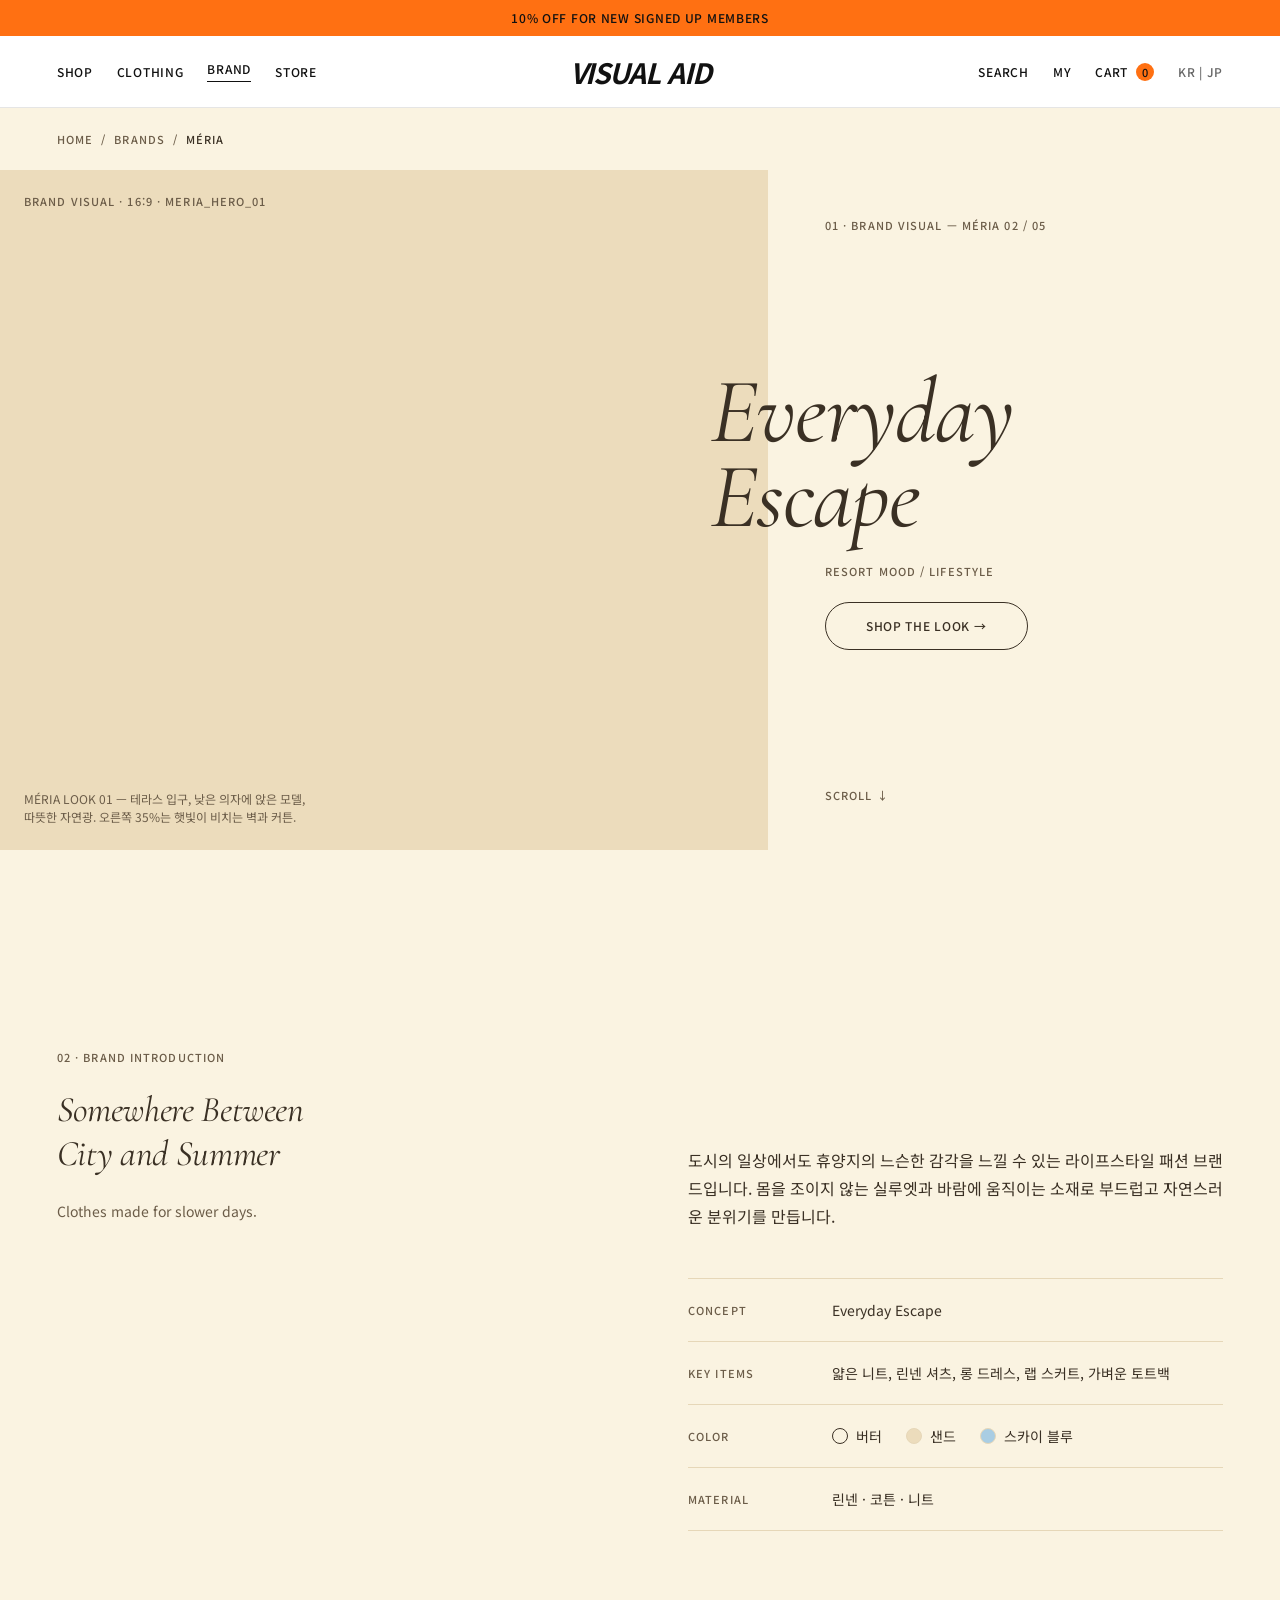
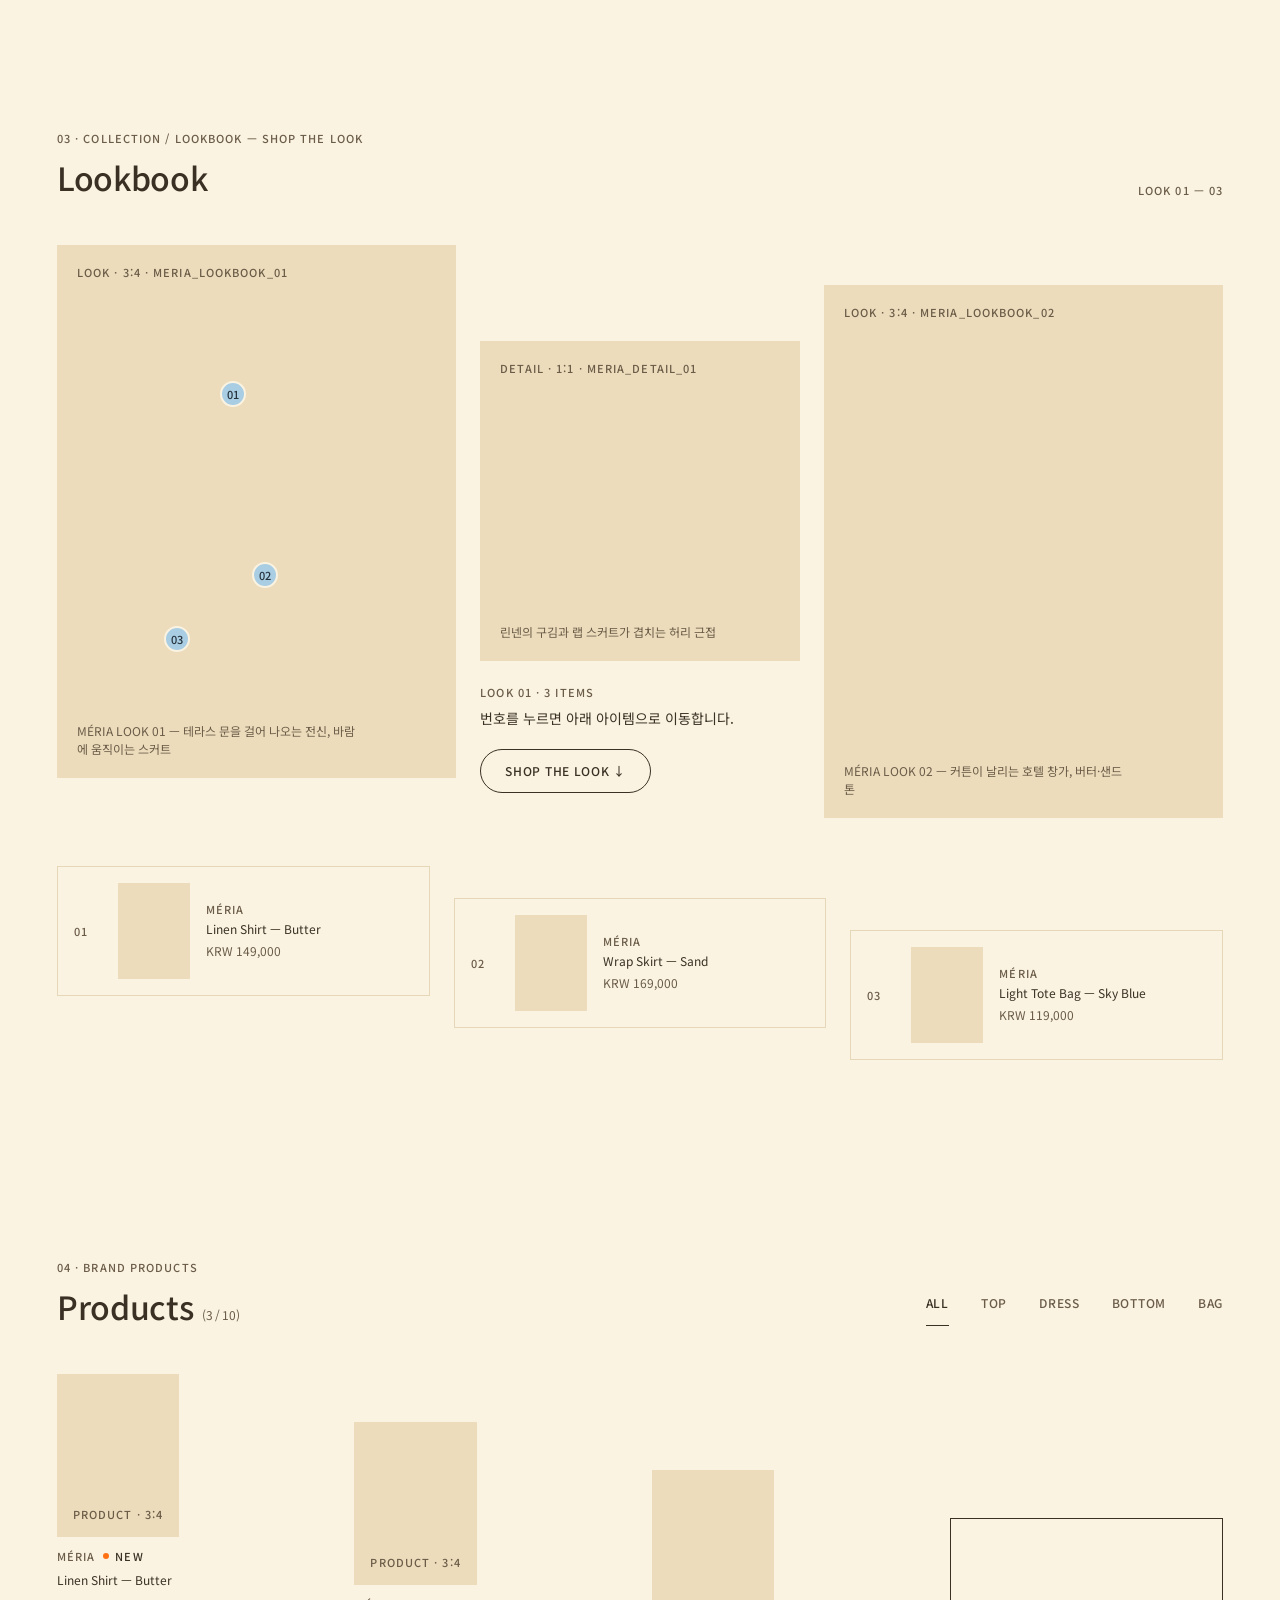
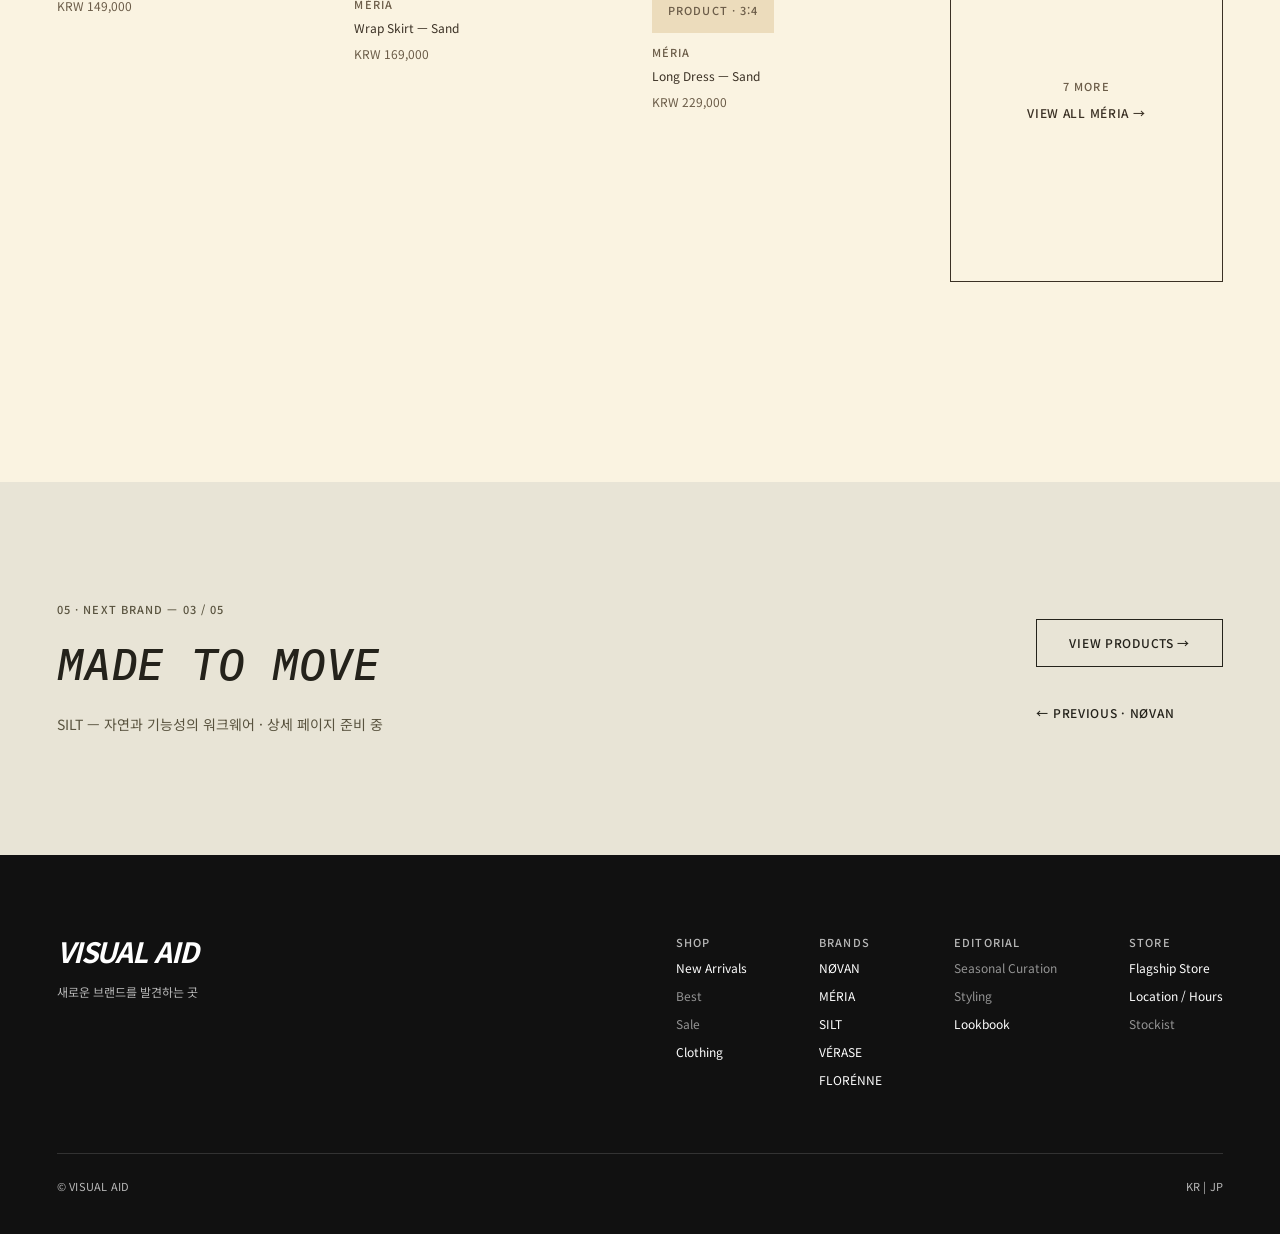
==== brand-meria.html @ d01c32de ". ." ====
<!doctype html>
<html lang="ko">
<head>
<meta charset="utf-8">
<meta name="viewport" content="width=device-width,initial-scale=1">
<title>VISUAL AID — MÉRIA</title>
<link rel="preconnect" href="https://fonts.googleapis.com">
<link rel="preconnect" href="https://fonts.gstatic.com" crossorigin>
<link href="https://fonts.googleapis.com/css2?family=Noto+Sans+KR:wght@400;500;700&family=Archivo:wght@400;500&family=Cormorant+Garamond:ital,wght@1,400&family=IBM+Plex+Mono:wght@500&family=Unbounded:wght@600&family=Bodoni+Moda:ital,wght@1,400&display=swap" rel="stylesheet">
<link rel="stylesheet" href="assets/css/site.css">
</head>
<body data-theme="visualaid" data-brand="meria">
<div class="announce">10% OFF FOR NEW SIGNED UP MEMBERS</div>
<header class="hdr">
<nav aria-label="Main">
<a href="category.html">SHOP</a>
<a href="category.html">CLOTHING</a>
<a href="index.html#brands" aria-current="page">BRAND</a>
<a href="index.html#store">STORE</a>
</nav>
<a class="logo" href="index.html">VISUAL AID</a>
<div class="hdr-r">
<button class="hbtn" data-open="search">SEARCH</button>
<button class="hbtn" data-soon="마이페이지는 준비 중입니다.">MY</button>
<button class="hbtn" data-open="cart">CART <span class="badge" data-cart-count>0</span></button>
<button class="hbtn muted" data-soon="언어 설정은 준비 중입니다.">KR | JP</button>
</div>
</header>
<div data-theme="meria" style="background:var(--surface);color:var(--ink)">
<div class="crumb lbl"><a href="index.html">HOME</a><span>/</span><a href="index.html#brands">BRANDS</a><span>/</span><span style="color:var(--ink)">MÉRIA</span></div>
<main>

<!-- 01 BRAND VISUAL (image left, text right, headline overlaps the image) -->
<section class="bhero" aria-label="Brand Visual">
<div class="ph vis" data-img="images/meria_hero_01"><span class="t">BRAND VISUAL · 16:9 · MERIA_HERO_01</span><span class="n">MÉRIA LOOK 01 — 테라스 입구, 낮은 의자에 앉은 모델, 따뜻한 자연광. 오른쪽 35%는 햇빛이 비치는 벽과 커튼.</span></div>
<div class="txt">
<span class="lbl">01 · BRAND VISUAL — MÉRIA 02 / 05</span>
<div style="display:flex;flex-direction:column;gap:24px;align-items:flex-start">
<h1 class="disp m-overlap">Everyday<br>Escape</h1>
<span class="lbl">RESORT MOOD / LIFESTYLE</span>
<a class="btn pill" style="padding:0 40px" href="#lookbook">SHOP THE LOOK →</a>
</div>
<a class="lbl" href="#intro">SCROLL ↓</a>
</div>
</section>

<!-- 02 BRAND INTRODUCTION -->
<section style="padding:200px var(--m) 0" id="intro">
<div class="intro">
<div class="a"><span class="lbl">02 · BRAND INTRODUCTION</span><h2 class="disp m-tag">Somewhere Between<br>City and Summer</h2><span class="muted" style="font-size:14px;line-height:22px">Clothes made for slower days.</span></div>
<div class="b m-offset"><p class="lead">도시의 일상에서도 휴양지의 느슨한 감각을 느낄 수 있는 라이프스타일 패션 브랜드입니다. 몸을 조이지 않는 실루엣과 바람에 움직이는 소재로 부드럽고 자연스러운 분위기를 만듭니다.</p>
<div class="spec">
<div class="r"><span class="k">CONCEPT</span><span class="v">Everyday Escape</span></div>
<div class="r"><span class="k">KEY ITEMS</span><span class="v">얇은 니트, 린넨 셔츠, 롱 드레스, 랩 스커트, 가벼운 토트백</span></div>
<div class="r"><span class="k">COLOR</span><div class="sws"><span><i style="background:#faf3e1;border-color:var(--line-strong)"></i>버터</span><span><i style="background:#ecdcbc"></i>샌드</span><span><i style="background:#a9cde3"></i>스카이 블루</span></div></div>
<div class="r"><span class="k">MATERIAL</span><span class="v">린넨 · 코튼 · 니트</span></div>
</div>
</div>
</div>
</section>

<!-- 03 COLLECTION / LOOKBOOK (staggered) -->
<section class="sec" id="lookbook" style="padding-top:200px;scroll-margin-top:72px">
<div class="sec-head">
<div class="col"><span class="lbl">03 · COLLECTION / LOOKBOOK — SHOP THE LOOK</span><h2 class="h2">Lookbook</h2></div>
<span class="lbl">LOOK 01 — 03</span>
</div>
<div class="looks" style="align-items:flex-start">
<div class="ph l" data-img="images/meria_lookbook_01" style="aspect-ratio:3/4"><span class="t">LOOK · 3:4 · MERIA_LOOKBOOK_01</span><span class="n">MÉRIA LOOK 01 — 테라스 문을 걸어 나오는 전신, 바람에 움직이는 스커트</span>
<a class="hs" href="#look-item-1" aria-label="01 Linen Shirt" style="left:44%;top:28%"><span>01</span></a>
<a class="hs" href="#look-item-2" aria-label="02 Wrap Skirt" style="left:52%;top:62%"><span>02</span></a>
<a class="hs" href="#look-item-3" aria-label="03 Light Tote Bag" style="left:30%;top:74%"><span>03</span></a>
</div>
<div class="mid m-offset">
<div class="ph r11" data-img="images/meria_detail_01"><span class="t">DETAIL · 1:1 · MERIA_DETAIL_01</span><span class="n">린넨의 구김과 랩 스커트가 겹치는 허리 근접</span></div>
<div style="display:flex;flex-direction:column;align-items:flex-start;gap:20px">
<div style="display:flex;flex-direction:column;gap:8px"><span class="lbl">LOOK 01 · 3 ITEMS</span><span style="font-size:14px;line-height:22px">번호를 누르면 아래 아이템으로 이동합니다.</span></div>
<a class="btn btn-sm pill" href="#look-item-1">SHOP THE LOOK ↓</a>
</div>
</div>
<div class="ph l m-look2" data-img="images/meria_lookbook_02" style="aspect-ratio:3/4;margin-top:40px"><span class="t">LOOK · 3:4 · MERIA_LOOKBOOK_02</span><span class="n">MÉRIA LOOK 02 — 커튼이 날리는 호텔 창가, 버터·샌드 톤</span></div>
</div>
<div class="litems m-stag" style="align-items:flex-start">
<button class="li" id="look-item-1" data-pid="meria-linen-shirt-butter"><span class="lbl no">01</span><div class="th" data-img="images/products/meria-linen-shirt-butter"></div><div class="tx"><span class="lbl">MÉRIA</span><span style="font-size:12px;line-height:18px">Linen Shirt — Butter</span><span class="cap" data-price="meria-linen-shirt-butter"></span></div></button>
<button class="li" id="look-item-2" data-pid="meria-wrap-skirt-sand"><span class="lbl no">02</span><div class="th" data-img="images/products/meria-wrap-skirt-sand"></div><div class="tx"><span class="lbl">MÉRIA</span><span style="font-size:12px;line-height:18px">Wrap Skirt — Sand</span><span class="cap" data-price="meria-wrap-skirt-sand"></span></div></button>
<button class="li" id="look-item-3" data-pid="meria-light-tote-bag-sky-blue"><span class="lbl no">03</span><div class="th" data-img="images/products/meria-light-tote-bag-sky-blue"></div><div class="tx"><span class="lbl">MÉRIA</span><span style="font-size:12px;line-height:18px">Light Tote Bag — Sky Blue</span><span class="cap" data-price="meria-light-tote-bag-sky-blue"></span></div></button>
</div>
</section>

<!-- 04 BRAND PRODUCTS -->
<section class="sec" id="brand-products" style="padding-top:200px;scroll-margin-top:72px">
<div class="sec-head">
<div class="col"><span class="lbl">04 · BRAND PRODUCTS</span><h2 class="h2">Products <span class="cap" style="font-weight:400" id="bcount">(3 / 10)</span></h2></div>
<div class="tabs"><button data-bcat="ALL" aria-pressed="true">ALL</button><button data-bcat="TOP" aria-pressed="false">TOP</button><button data-bcat="DRESS" aria-pressed="false">DRESS</button><button data-bcat="BOTTOM" aria-pressed="false">BOTTOM</button><button data-bcat="BAG" aria-pressed="false">BAG</button></div>
</div>
<div class="pgrid m-prods" id="bprods" style="align-items:start"></div>
</section>

<!-- 05 NEXT BRAND -->
<section class="nextband" data-theme="silt">
<div class="l"><span class="lbl">05 · NEXT BRAND — 03 / 05</span><span class="disp" style="font-size:clamp(30px,3.6vw,44px);line-height:1.1">Made to Move</span><span class="muted" style="font-size:14px;line-height:22px">SILT — 자연과 기능성의 워크웨어 · 상세 페이지 준비 중</span></div>
<div class="r"><a class="btn" href="category.html?brand=silt">VIEW PRODUCTS →</a><a class="tlink" href="brand-novan.html">← PREVIOUS · NØVAN</a></div>
</section>

</main>
</div>
<footer class="foot">
<div class="row">
<div class="brandcol"><span class="logo">VISUAL AID</span><span style="font-size:12px;line-height:18px;opacity:.7">새로운 브랜드를 발견하는 곳</span></div>
<div class="cols">
<div class="col"><span class="h">SHOP</span><a href="category.html">New Arrivals</a><a href="#" data-soon="준비 중입니다." class="soon">Best</a><a href="#" data-soon="준비 중입니다." class="soon">Sale</a><a href="category.html">Clothing</a></div>
<div class="col"><span class="h">BRANDS</span><a href="brand-novan.html">NØVAN</a><a href="brand-meria.html">MÉRIA</a><a href="category.html?brand=silt">SILT</a><a href="category.html?brand=verase">VÉRASE</a><a href="category.html?brand=florenne">FLORÉNNE</a></div>
<div class="col"><span class="h">EDITORIAL</span><a href="#" data-soon="준비 중입니다." class="soon">Seasonal Curation</a><a href="#" data-soon="준비 중입니다." class="soon">Styling</a><a href="brand-novan.html#lookbook">Lookbook</a></div>
<div class="col"><span class="h">STORE</span><a href="index.html#store">Flagship Store</a><a href="index.html#store">Location / Hours</a><a href="#" data-soon="준비 중입니다." class="soon">Stockist</a></div>
</div>
</div>
<div class="bar"><span>© VISUAL AID</span><span>KR | JP</span></div>
</footer>
<script src="assets/js/data.js"></script>
<script src="assets/js/site.js"></script>
<script src="assets/js/brand.js"></script>
<script>VA && VA.$$("[data-price]").forEach(function(e){var p=VA.byId[e.getAttribute("data-price")];if(p)e.textContent=VA.won(p.price)});</script>
</body>
</html>
---- assets/css/site.css ----
/* VISUAL AID — site.css
   Shell theme + five brand zones. Orange is used only on the announcement bar,
   the cart badge and the NEW dot. No icons, gradients or shadows. */

:root{--m:clamp(20px,4.44vw,64px)}
*{box-sizing:border-box}
html{scroll-behavior:smooth}
@media (prefers-reduced-motion:reduce){html{scroll-behavior:auto}}
body{margin:0;font-family:'Noto Sans KR','Noto Sans',system-ui,sans-serif;font-size:14px;line-height:22px;background:var(--surface);color:var(--ink);-webkit-font-smoothing:antialiased}

/* ---------- themes ---------- */
[data-theme="visualaid"]{--surface:#ffffff;--sunken:#f2f2f0;--inverse:#111111;--ink:#111111;--muted:#666666;--ink-inverse:#ffffff;--line:#e5e5e5;--line-strong:#111111;--accent:#ff7012;--on-accent:#111111;--accent-text:#b84a00;--orange:#ff7012;--on-orange:#111111}
[data-theme="novan"]{--surface:#eeede9;--sunken:#dddbd5;--inverse:#1a1a1a;--ink:#1a1a1a;--muted:#56554f;--ink-inverse:#eeede9;--line:#cfcdc6;--line-strong:#1a1a1a;--accent:#3b3b39;--on-accent:#eeede9;--accent-text:#3b3b39}
[data-theme="meria"]{--surface:#faf3e1;--sunken:#ecdcbc;--inverse:#3a3024;--ink:#3a3024;--muted:#6b5c48;--ink-inverse:#faf3e1;--line:#e6d7b8;--line-strong:#3a3024;--accent:#a9cde3;--on-accent:#24323c;--accent-text:#3d6a87}
[data-theme="silt"]{--surface:#e8e4d6;--sunken:#d5cfba;--inverse:#24221b;--ink:#24221b;--muted:#59533f;--ink-inverse:#e8e4d6;--line:#c2baa1;--line-strong:#24221b;--accent:#56603c;--on-accent:#f0ede2;--accent-text:#4c5535}
[data-theme="verase"]{--surface:#0b0c0e;--sunken:#16181c;--inverse:#e9edf1;--ink:#e9edf1;--muted:#9aa4ae;--ink-inverse:#0b0c0e;--line:#2b3036;--line-strong:#c8d0d8;--accent:#bde6ff;--on-accent:#0b0c0e;--accent-text:#bde6ff}
[data-theme="florenne"]{--surface:#f8f0ea;--sunken:#efdcd7;--inverse:#3b1721;--ink:#3b1721;--muted:#7a4d57;--ink-inverse:#f8f0ea;--line:#e6cfca;--line-strong:#3b1721;--accent:#6f2035;--on-accent:#f8f0ea;--accent-text:#6f2035}

/* brand display type — used only for brand names / concept lines / taglines inside brand zones */
[data-theme="novan"] .disp{font-family:Archivo,'Noto Sans KR',sans-serif;font-weight:500;letter-spacing:.08em;text-transform:uppercase}
[data-theme="meria"] .disp{font-family:'Cormorant Garamond','Noto Serif KR',serif;font-style:italic;font-weight:400;letter-spacing:-.01em}
[data-theme="silt"] .disp{font-family:'IBM Plex Mono','Noto Sans KR',monospace;font-weight:500;letter-spacing:.02em;text-transform:uppercase}
[data-theme="verase"] .disp{font-family:Unbounded,'Noto Sans KR',sans-serif;font-weight:600;letter-spacing:.02em;text-transform:uppercase}
[data-theme="florenne"] .disp{font-family:'Bodoni Moda','Noto Serif KR',serif;font-style:italic;font-weight:400;letter-spacing:0}

/* ---------- base ---------- */
a{color:inherit;text-decoration:none}
a:hover{text-decoration:underline}
button{font:inherit;color:inherit;letter-spacing:inherit;background:none;border:0;padding:0;cursor:pointer;text-align:inherit}
img{max-width:100%}
:focus-visible{outline:2px solid var(--line-strong);outline-offset:3px}
[hidden]{display:none!important}
.sr{position:absolute;width:1px;height:1px;overflow:hidden;clip:rect(0 0 0 0);white-space:nowrap}

.lbl{font-size:11px;line-height:14px;font-weight:500;letter-spacing:.1em;color:var(--muted)}
.cap{font-size:12px;line-height:18px;color:var(--muted)}
.t12{font-size:12px;line-height:16px;font-weight:500;letter-spacing:.06em}
.h2{margin:0;font-size:32px;line-height:40px;font-weight:500;letter-spacing:-.01em}
.lead{margin:0;font-size:16px;line-height:28px;max-width:36em}
.muted{color:var(--muted)}

.btn{display:inline-flex;align-items:center;justify-content:center;min-height:48px;padding:0 32px;border:1px solid var(--line-strong);font-size:12px;line-height:16px;font-weight:500;letter-spacing:.06em;text-align:center;text-decoration:none;background:transparent;color:var(--ink);cursor:pointer}
a.btn:hover,button.btn:hover{background:var(--ink);color:var(--surface);text-decoration:none}
.btn[disabled]{opacity:.4;cursor:not-allowed}
.btn[disabled]:hover{background:transparent;color:var(--ink)}
.btn-sm{min-height:44px;padding:0 24px}
.btn-solid{background:var(--ink);color:var(--surface)}
a.btn-solid:hover,button.btn-solid:hover{background:transparent;color:var(--ink)}
.pill{border-radius:999px}
.tlink{display:inline-flex;align-items:center;min-height:44px;font-size:12px;line-height:16px;font-weight:500;letter-spacing:.06em}

/* ---------- shell ---------- */
.announce{background:var(--orange);color:var(--on-orange);font-size:12px;line-height:16px;font-weight:500;letter-spacing:.06em;text-align:center;padding:10px 16px}
.hdr{position:sticky;top:0;z-index:30;display:flex;flex-wrap:wrap;align-items:center;justify-content:space-between;gap:12px 32px;padding:0 var(--m);min-height:72px;background:var(--surface);border-bottom:1px solid var(--line)}
.hdr nav,.hdr .hdr-r{display:flex;flex-wrap:wrap;align-items:center;gap:8px 24px;flex:1 1 280px;font-size:12px;line-height:16px;font-weight:500;letter-spacing:.06em}
.hdr .hdr-r{justify-content:flex-end}
.hdr nav a[aria-current],.hdr nav a.on{border-bottom:1px solid var(--line-strong);padding-bottom:4px}
.logo{flex:0 0 auto;font-size:28px;line-height:32px;font-weight:700;font-style:italic;letter-spacing:-.04em}
.logo:hover{text-decoration:none}
.hbtn{min-height:44px;display:inline-flex;align-items:center;gap:8px}
.badge{min-width:18px;height:18px;padding:0 5px;border-radius:999px;background:var(--orange);color:var(--on-orange);font-size:11px;line-height:18px;text-align:center}
.crumb{padding:24px var(--m);display:flex;flex-wrap:wrap;gap:8px;align-items:center}

.foot{background:var(--inverse);color:var(--ink-inverse);padding:80px var(--m) 40px;display:flex;flex-direction:column;gap:64px}
.foot .row{display:flex;flex-wrap:wrap;gap:48px 96px;justify-content:space-between}
.foot .brandcol{flex:1 1 280px;max-width:360px;display:flex;flex-direction:column;gap:16px}
.foot .cols{display:flex;flex-wrap:wrap;gap:48px 72px;font-size:12px;line-height:18px}
.foot .col{display:flex;flex-direction:column;gap:10px}
.foot .col .h{font-size:11px;line-height:14px;font-weight:500;letter-spacing:.1em;opacity:.7}
.foot .soon{opacity:.55}
.foot .bar{display:flex;flex-wrap:wrap;justify-content:space-between;gap:12px;font-size:11px;line-height:16px;letter-spacing:.02em;opacity:.7;border-top:1px solid rgba(255,255,255,.2);padding-top:24px}

/* ---------- placeholders / image slots ---------- */
.ph{position:relative;background:var(--sunken);display:flex;flex-direction:column;justify-content:space-between;gap:12px;padding:20px;overflow:hidden;background-size:cover;background-position:center}
.ph .t{font-size:11px;line-height:14px;font-weight:500;letter-spacing:.1em;color:var(--muted)}
.ph .n{font-size:12px;line-height:18px;color:var(--muted);max-width:24em}
.ph.has-img>.t,.ph.has-img>.n{display:none}
.r34{aspect-ratio:3/4}
.r11{aspect-ratio:1/1}
.prod .ph{padding:16px;justify-content:flex-end}

/* ---------- sections ---------- */
.sec{padding:120px var(--m) 0;display:flex;flex-direction:column;gap:48px}
.sec-head{display:flex;flex-wrap:wrap;justify-content:space-between;align-items:flex-end;gap:24px}
.sec-head .col{display:flex;flex-direction:column;gap:12px}
.tabs{display:flex;flex-wrap:wrap;gap:0 32px;font-size:12px;line-height:16px;font-weight:500;letter-spacing:.06em}
.tabs button{padding:14px 0;color:var(--muted);border-bottom:1px solid transparent}
.tabs button[aria-pressed="true"]{color:var(--ink);border-bottom-color:var(--line-strong)}

/* horizontal slider (drag / swipe / wheel, no scrollbar) */
.hscroll{display:flex;gap:24px;overflow-x:auto;scrollbar-width:none;-ms-overflow-style:none;cursor:grab;user-select:none;-webkit-user-select:none;overscroll-behavior-x:contain}
.hscroll::-webkit-scrollbar{display:none}
.hscroll.drag{cursor:grabbing}
.hscroll img,.hscroll a{-webkit-user-drag:none}

/* products */
.pgrid{display:grid;grid-template-columns:repeat(auto-fill,minmax(260px,1fr));gap:48px 24px}
.prod{display:flex;flex-direction:column;gap:12px;text-align:left;width:100%}
.prod .info{display:flex;flex-direction:column;gap:8px}
.prod .nm{font-size:12px;line-height:18px}
.prod .pr{font-size:12px;line-height:18px;color:var(--muted)}
.prod:hover .nm{text-decoration:underline}
.prod .bl{display:flex;align-items:center;gap:8px;min-height:14px}
.new{display:inline-flex;align-items:center;gap:6px;font-size:11px;line-height:14px;font-weight:500;letter-spacing:.1em;color:var(--ink)}
.new i{width:6px;height:6px;border-radius:999px;background:var(--orange)}
.slide .prod{flex:0 0 min(300px,72vw)}

/* ---------- main page ---------- */
.hero{position:relative;min-height:720px;background:var(--sunken);color:var(--ink);padding:48px var(--m);display:flex;flex-direction:column;justify-content:space-between;gap:48px;transition:background-color .35s}
.hero .body{max-width:560px;display:flex;flex-direction:column;align-items:flex-start;gap:24px}
.hero h1{margin:0;font-size:clamp(34px,3.6vw,52px);line-height:1.15}
.hero .foot-row{display:flex;flex-wrap:wrap;justify-content:space-between;align-items:flex-end;gap:16px 48px}
.hero .ctas{display:flex;flex-wrap:wrap;align-items:center;gap:16px 32px}
.htabs{display:flex;flex-wrap:wrap;gap:0 24px;padding:0 var(--m)}
.htabs button{flex:1 1 140px;border-top:1px solid var(--line);padding:16px 0 24px;font-size:12px;line-height:16px;letter-spacing:.06em;color:var(--muted);text-align:left}
.htabs button[aria-pressed="true"]{border-top-color:var(--line-strong);color:var(--ink);font-weight:500}

.bcard{flex:0 0 min(380px,78vw);display:flex;flex-direction:column;background:var(--surface);color:var(--ink);text-decoration:none}
.bcard:hover{text-decoration:none}
.bcard .cb{flex:1 1 auto;padding:20px;display:flex;flex-direction:column;justify-content:space-between;gap:20px;border-top:1px solid var(--line)}
.bcard .nrow{display:flex;justify-content:space-between;align-items:baseline;gap:12px}
.bcard .nm{font-size:28px;line-height:36px;color:var(--ink)}
[data-theme="meria"].bcard .nm{font-size:34px}
[data-theme="silt"].bcard .nm{font-size:26px}
[data-theme="verase"].bcard .nm{font-size:22px;color:var(--accent)}
[data-theme="florenne"].bcard .nm{font-size:30px;color:var(--accent)}
.bcard .st{font-size:11px;line-height:14px;font-weight:500;letter-spacing:.1em}

.store{margin-top:120px;padding:120px var(--m);background:var(--sunken);display:flex;flex-direction:column;gap:48px}
.store .cols{display:flex;flex-wrap:wrap;gap:48px;align-items:stretch}
.store .cols>.ph{flex:3 1 480px;min-height:420px;height:480px;background-color:var(--surface)}
.store .cols>.info{flex:2 1 320px;display:flex;flex-direction:column;justify-content:space-between;gap:32px}

/* ---------- category ---------- */
.chead{padding:64px var(--m) 96px;display:flex;flex-wrap:wrap;justify-content:space-between;align-items:flex-end;gap:32px 96px}
.chead h1{margin:0;font-size:56px;line-height:60px;font-weight:500;letter-spacing:-.02em}
.ctabs{border-top:1px solid var(--line);padding:0 var(--m);display:flex;flex-wrap:wrap;gap:0 32px;align-items:center;font-size:12px;line-height:16px;font-weight:500;letter-spacing:.06em}
.ctabs button{padding:20px 0;color:var(--muted);border-bottom:1px solid transparent}
.ctabs button[aria-pressed="true"]{color:var(--ink);border-bottom-color:var(--line-strong)}
.ctabs .gap{margin-left:32px}
.fbar{border-top:1px solid var(--line);border-bottom:1px solid var(--line);padding:0 var(--m);display:flex;flex-wrap:wrap;justify-content:space-between;align-items:center;gap:0 32px;font-size:12px;line-height:16px;font-weight:500;letter-spacing:.06em}
.fbar .grp{display:flex;flex-wrap:wrap;gap:0 32px;align-items:center}
.fbar .fb{min-height:56px;display:inline-flex;align-items:center;gap:16px}
.fbar .fb[aria-expanded="true"]{border-bottom:1px solid var(--line-strong)}
.dots{display:inline-flex;align-items:center;gap:6px}
.dots i{width:10px;height:10px;border-radius:999px;border:1px solid var(--line);display:block}
.fpanel{padding:24px var(--m);border-bottom:1px solid var(--line);display:flex;flex-wrap:wrap;gap:12px 32px;font-size:12px;line-height:16px;font-weight:500;letter-spacing:.06em;background:var(--surface)}
.fpanel button{min-height:36px;display:inline-flex;align-items:center;gap:10px;color:var(--muted)}
.fpanel button[aria-pressed="true"]{color:var(--ink)}
.fpanel button[aria-pressed="true"] .box{background:var(--ink)}
.fpanel .box{width:12px;height:12px;border:1px solid var(--line-strong);display:inline-block}
.fpanel .sw{width:14px;height:14px;border-radius:999px;border:1px solid var(--line-strong);display:inline-block}
.chips{padding:16px var(--m) 0;display:flex;flex-wrap:wrap;gap:8px 16px;align-items:center}
.chip{display:inline-flex;align-items:center;gap:8px;min-height:32px;padding:0 12px;border:1px solid var(--line-strong);font-size:11px;line-height:14px;font-weight:500;letter-spacing:.1em}
.tile{grid-column:span 2;display:flex;flex-direction:column;background:var(--surface);color:var(--ink);text-decoration:none}
.tile:hover{text-decoration:none}
.tile .ph{flex:1 1 auto;min-height:420px}
.tile .tb{display:flex;justify-content:space-between;align-items:baseline;gap:12px;padding:16px 20px;border-top:1px solid var(--line)}
.tile .tb .col{display:flex;flex-direction:column;gap:4px}
.tile .tt{font-size:18px;line-height:26px}
[data-theme="meria"].tile .tt{font-size:26px;line-height:30px}
.more{display:flex;flex-direction:column;align-items:center;gap:20px;padding-top:24px}
.more .bar{width:240px;height:1px;background:var(--line)}
.more .bar i{display:block;height:1px;background:var(--line-strong)}
.empty{padding:96px 0;text-align:center}

/* ---------- brand pages ---------- */
.bhero{display:flex;flex-wrap:wrap;min-height:680px}
.bhero .txt{flex:2 1 320px;padding:48px var(--m);display:flex;flex-direction:column;justify-content:space-between;gap:48px}
.bhero .vis{flex:3 1 480px;min-height:420px}
.bhero .vis.ph{padding:24px}
.rule{border-top:1px solid var(--line-strong);padding-top:24px}
.intro{display:flex;flex-wrap:wrap;gap:64px 96px;align-items:flex-start}
.intro>.a{flex:1 1 420px;display:flex;flex-direction:column;gap:24px}
.intro>.b{flex:1 1 420px;display:flex;flex-direction:column;gap:48px}
.spec{display:flex;flex-direction:column;border-bottom:1px solid var(--line)}
.spec .r{display:flex;flex-wrap:wrap;gap:8px 24px;padding:20px 0;border-top:1px solid var(--line);align-items:center}
.spec .k{flex:0 0 120px;font-size:11px;line-height:22px;font-weight:500;letter-spacing:.1em;color:var(--muted)}
.spec .v{flex:1 1 200px}
.spec .sws{flex:1 1 200px;display:flex;flex-wrap:wrap;gap:8px 24px;align-items:center}
.spec .sws span{display:inline-flex;align-items:center;gap:8px}
.spec .sws i{width:16px;height:16px;border-radius:999px;border:1px solid var(--line);display:block}
.looks{display:flex;flex-wrap:wrap;gap:24px;align-items:stretch}
.looks>.ph.l{flex:3 1 280px;aspect-ratio:3/4}
.looks>.mid{flex:2 1 240px;display:flex;flex-direction:column;gap:24px}
.hs{position:absolute;width:44px;height:44px;display:flex;align-items:center;justify-content:center;margin:-22px 0 0 -22px}
.hs span{width:26px;height:26px;border-radius:999px;background:var(--accent);color:var(--on-accent);border:2px solid var(--surface);font-size:11px;line-height:22px;font-weight:500;text-align:center;display:block;transition:transform .15s}
.hs:hover span{transform:scale(1.15)}
.hs:hover{text-decoration:none}
.litems{display:flex;flex-wrap:wrap;gap:24px}
.li{flex:1 1 280px;display:flex;gap:16px;align-items:center;padding:16px;border:1px solid var(--line);text-align:left;scroll-margin-top:100px}
.li:target,.li.flash{border-color:var(--line-strong)}
.li .no{flex:0 0 28px}
.li .th{flex:0 0 72px;height:96px;background:var(--sunken);background-size:cover;background-position:center}
.li .tx{display:flex;flex-direction:column;gap:4px}
.viewall{aspect-ratio:3/4;border:1px solid var(--line-strong);display:flex;flex-direction:column;align-items:center;justify-content:center;gap:12px;text-decoration:none}
.viewall:hover{text-decoration:none;background:var(--sunken)}
.nextband{margin-top:200px;background:var(--surface);color:var(--ink);padding:120px var(--m);display:flex;flex-wrap:wrap;justify-content:space-between;align-items:flex-end;gap:48px 96px}
.nextband .l{display:flex;flex-direction:column;gap:24px}
.nextband .r{display:flex;flex-direction:column;align-items:flex-start;gap:24px}

/* NØVAN — symmetric, hairline, spec-sheet */
.novan-h1{margin:0;font-size:clamp(40px,4.4vw,64px);line-height:1}
.novan-tag{margin:0;font-size:clamp(36px,4.2vw,56px);line-height:1.15;letter-spacing:-1px}

/* MÉRIA — asymmetric, staggered, overlap */
.m-overlap{margin:0 0 0 clamp(-168px,-9vw,-24px);position:relative;z-index:1;font-size:clamp(56px,7.2vw,104px);line-height:.92;letter-spacing:-.02em}
.m-offset{margin-top:96px}
.m-stag>:nth-child(2){margin-top:32px}
.m-stag>:nth-child(3){margin-top:64px}
.m-prods>:nth-child(2){margin-top:48px}
.m-prods>:nth-child(3){margin-top:96px}
.m-prods>:nth-child(4){margin-top:144px}
.m-tag{margin:0;font-size:36px;line-height:44px}
@media (max-width:820px){.m-overlap{margin-left:0}.m-offset{margin-top:0}.m-stag>*,.m-prods>*{margin-top:0!important}.m-look2{margin-top:0!important}}

/* ---------- overlays ---------- */
.ov{position:fixed;inset:0;z-index:100;background:rgba(17,17,17,.4);display:flex}
.ov.right{justify-content:flex-end}
.ov.center{align-items:center;justify-content:center;padding:16px}
.ov.top{align-items:flex-start}
.panel{background:var(--surface);color:var(--ink)}
.drawer{width:min(440px,100%);height:100%;display:flex;flex-direction:column}
.drawer .dh{display:flex;justify-content:space-between;align-items:center;padding:0 24px;min-height:72px;border-bottom:1px solid var(--line)}
.drawer .db{flex:1 1 auto;overflow:auto;padding:0 24px}
.drawer .df{padding:24px;border-top:1px solid var(--line);display:flex;flex-direction:column;gap:16px}
.citem{display:flex;gap:16px;padding:20px 0;border-bottom:1px solid var(--line)}
.citem .th{flex:0 0 72px;height:96px;background:var(--sunken);background-size:cover;background-position:center}
.citem .tx{flex:1 1 auto;display:flex;flex-direction:column;gap:6px}
.qty{display:inline-flex;align-items:center;border:1px solid var(--line-strong);width:max-content}
.qty button{width:32px;height:32px;display:flex;align-items:center;justify-content:center;text-align:center}
.qty span{min-width:28px;text-align:center;font-size:12px}
.sumrow{display:flex;justify-content:space-between;font-size:14px;line-height:22px}
.qv{width:min(880px,100%);max-height:100%;overflow:auto;display:flex;flex-wrap:wrap}
.qv .ph{flex:1 1 320px;min-height:360px;aspect-ratio:3/4;align-self:flex-start}
.qv .info{flex:1 1 320px;padding:32px;display:flex;flex-direction:column;gap:20px}
.qv .top{display:flex;justify-content:flex-end}
.sizes{display:flex;flex-wrap:wrap;gap:8px}
.sizes button{min-width:48px;min-height:40px;padding:0 12px;border:1px solid var(--line);font-size:12px;letter-spacing:.06em;text-align:center}
.sizes button:hover{border-color:var(--line-strong)}
.sizes button[aria-pressed="true"]{background:var(--ink);color:var(--surface);border-color:var(--ink)}
.search{width:100%;padding:24px var(--m) 32px;max-height:80vh;overflow:auto}
.search input{width:100%;border:0;border-bottom:1px solid var(--line-strong);background:transparent;color:var(--ink);font:inherit;font-size:24px;line-height:32px;padding:12px 0;outline:none}
.search input:focus-visible{outline:none;border-bottom-width:2px}
.sres{display:flex;flex-direction:column;margin-top:16px}
.sres button{display:flex;gap:16px;align-items:center;padding:12px 0;border-bottom:1px solid var(--line);width:100%}
.sres .th{flex:0 0 48px;height:64px;background:var(--sunken);background-size:cover;background-position:center}
.toast{position:fixed;left:50%;bottom:32px;transform:translateX(-50%);z-index:200;background:var(--inverse);color:var(--ink-inverse);padding:14px 24px;font-size:12px;line-height:16px;letter-spacing:.06em;max-width:calc(100% - 32px)}

@media (max-width:620px){
  .tile{grid-column:auto}
  .chead h1{font-size:44px;line-height:48px}
  .hero{min-height:640px}
}

/* hero as image slot */
.hero{background-size:cover;background-position:center}
.hero.has-img .note{display:none}
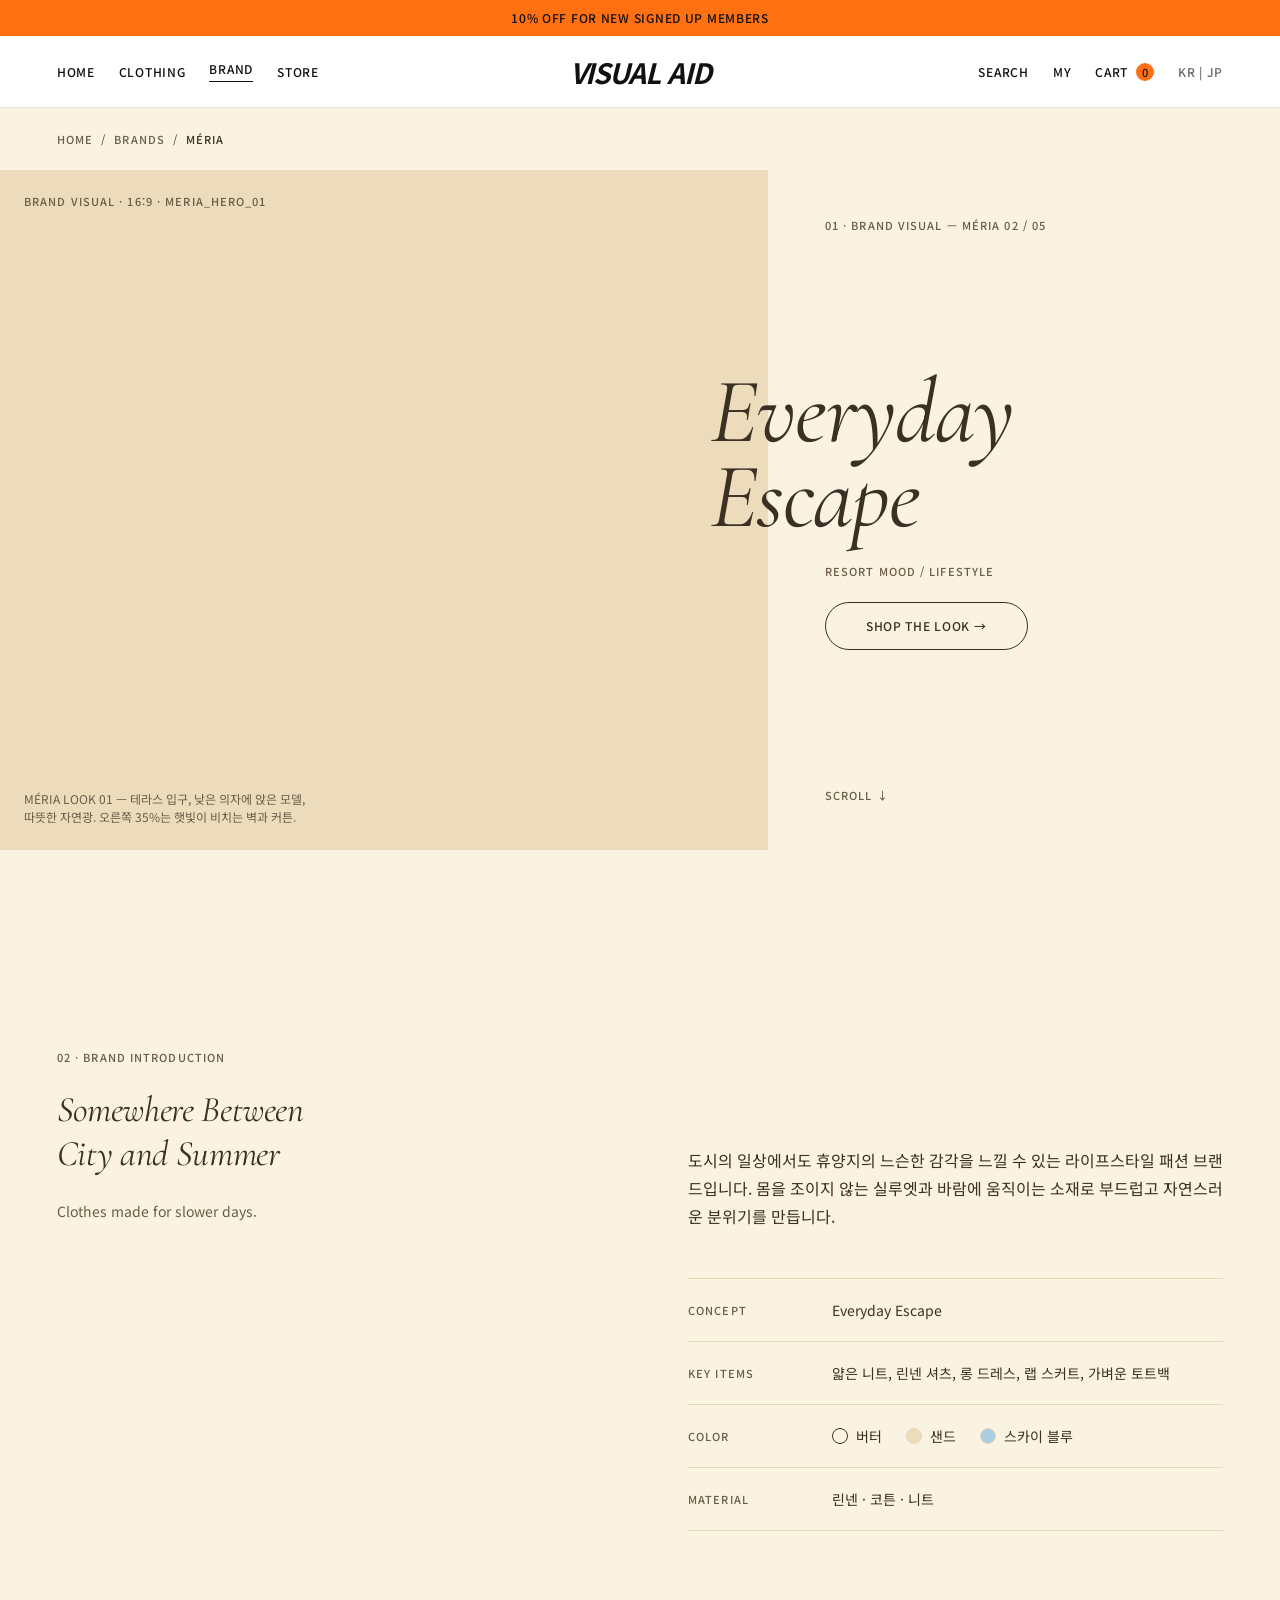
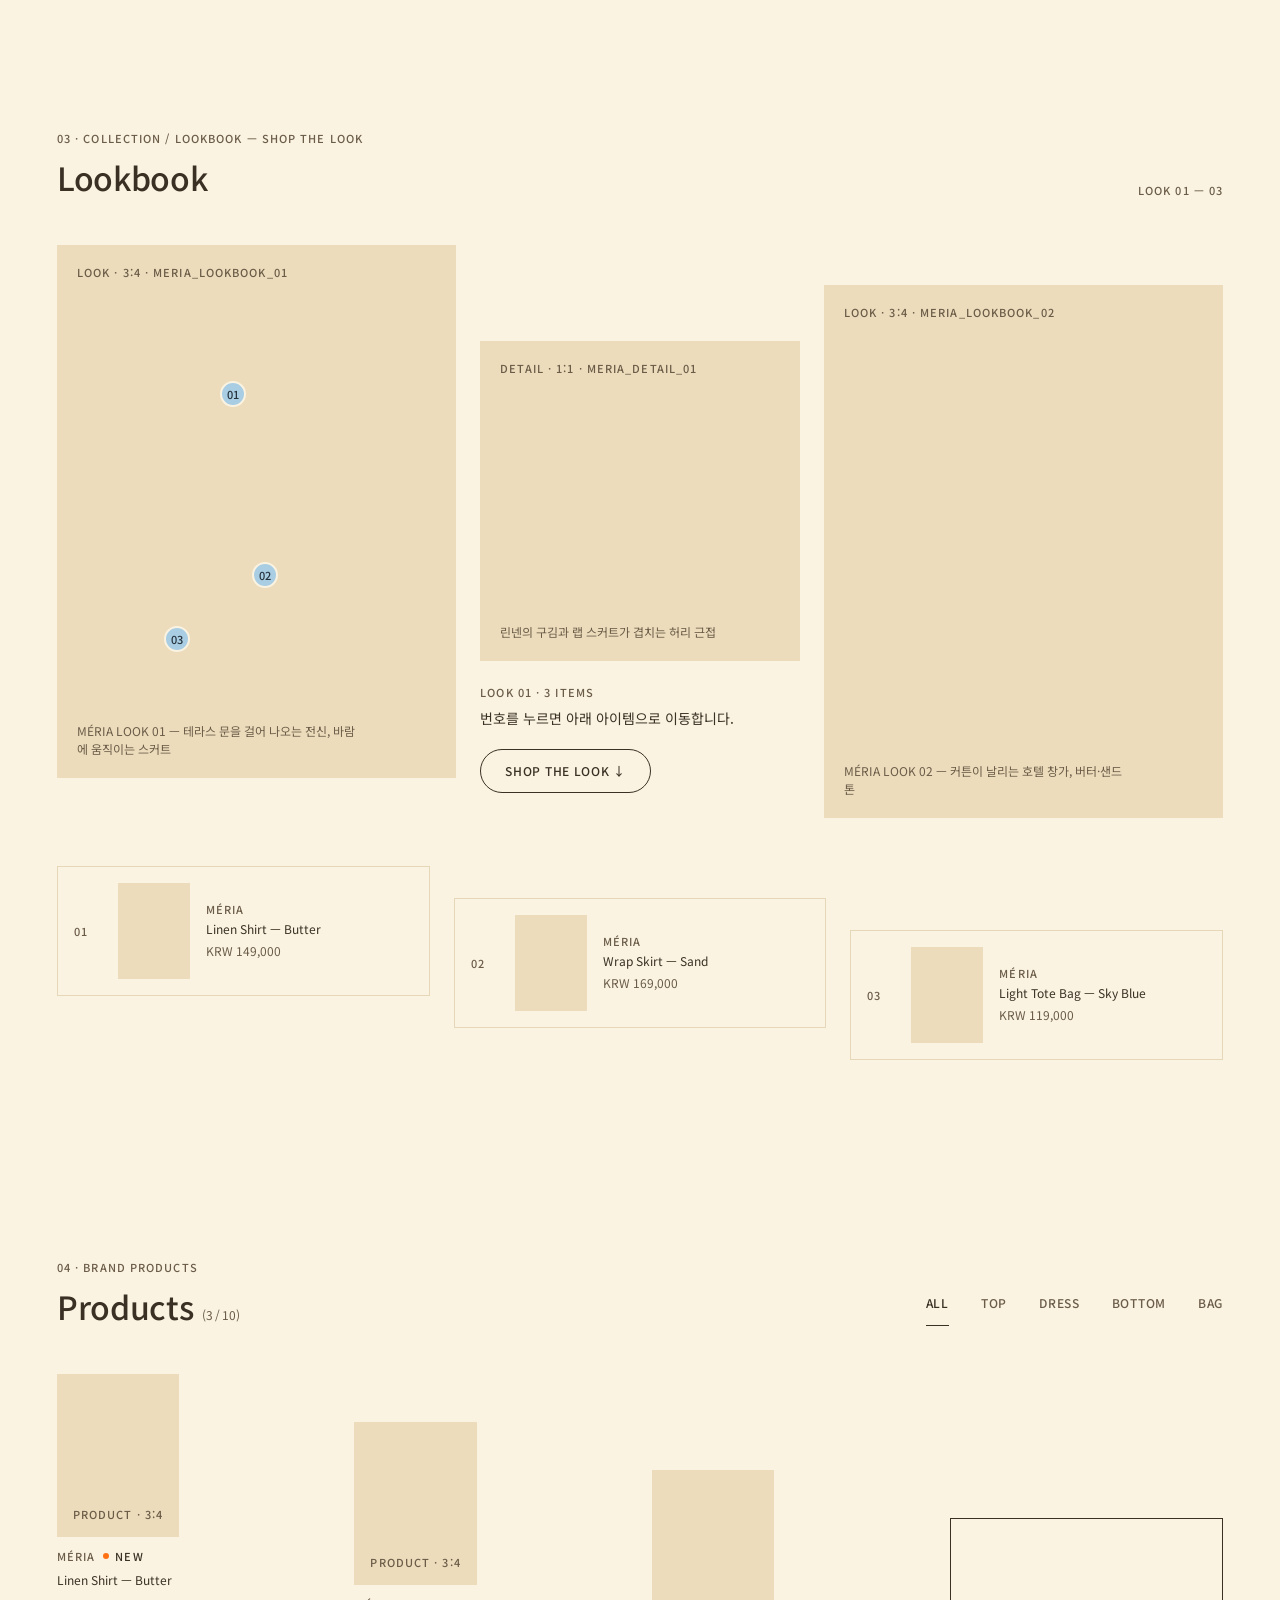
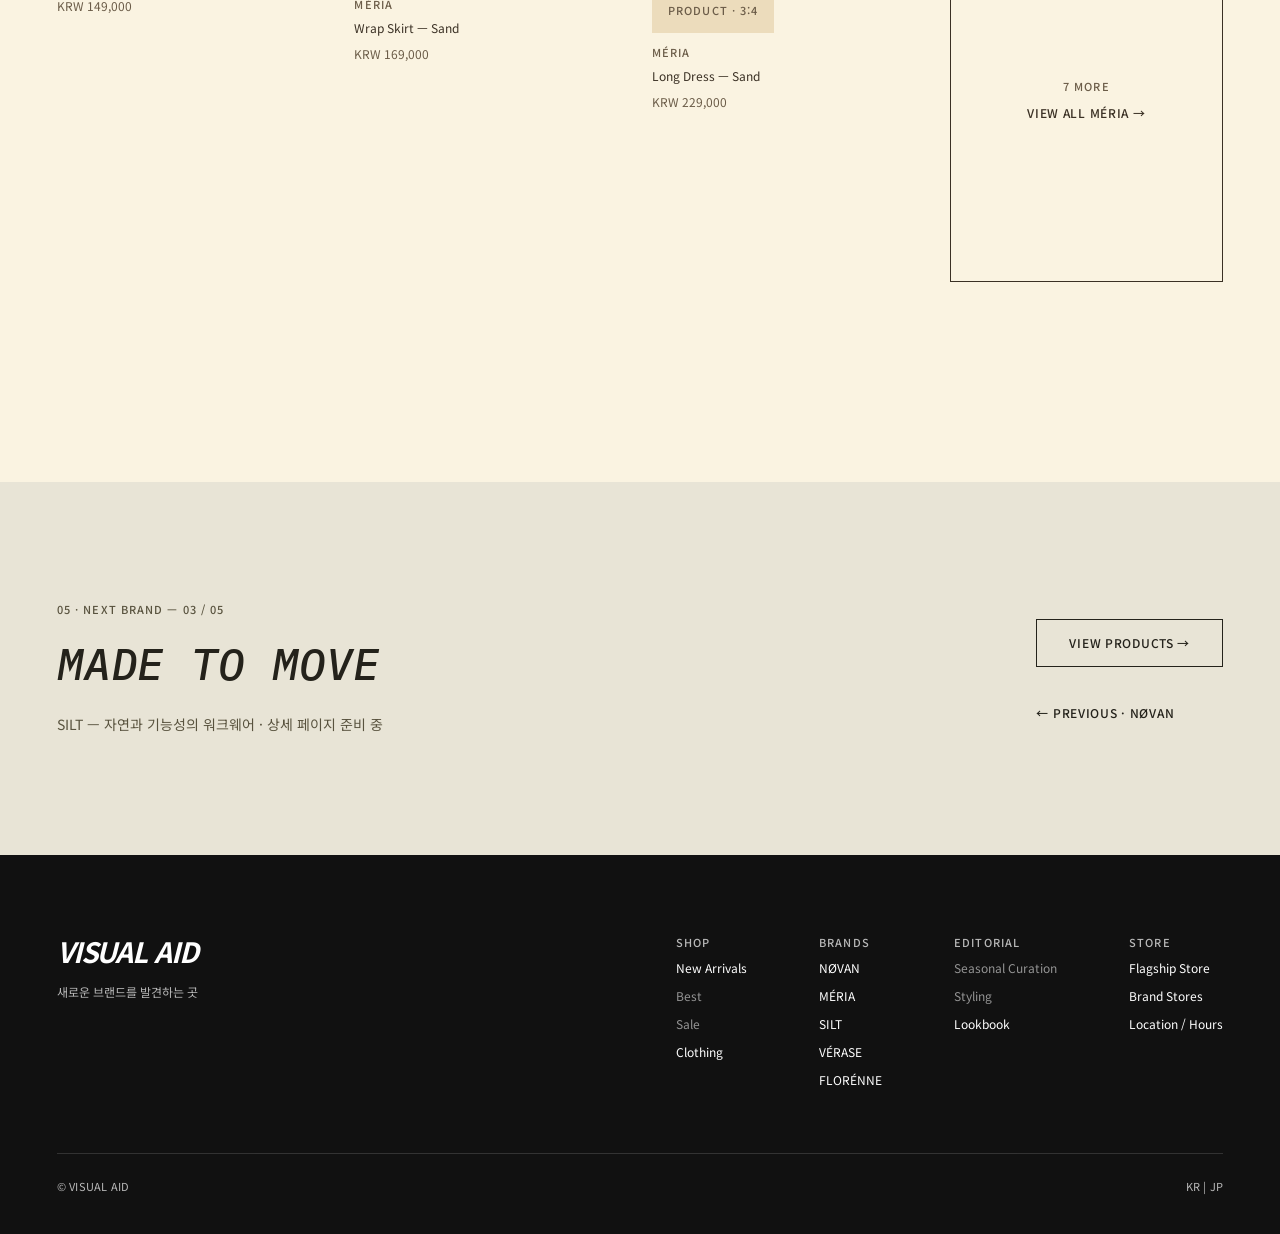
==== commit e2310b29: "." ====
--- a/brand-meria.html
+++ b/brand-meria.html
@@ -13,10 +13,10 @@
 <div class="announce">10% OFF FOR NEW SIGNED UP MEMBERS</div>
 <header class="hdr">
 <nav aria-label="Main">
-<a href="category.html">SHOP</a>
+<a href="index.html">HOME</a>
 <a href="category.html">CLOTHING</a>
-<a href="index.html#brands" aria-current="page">BRAND</a>
-<a href="index.html#store">STORE</a>
+<a href="brand.html" aria-current="page">BRAND</a>
+<a href="store.html">STORE</a>
 </nav>
 <a class="logo" href="index.html">VISUAL AID</a>
 <div class="hdr-r">
@@ -111,7 +111,7 @@
 <div class="col"><span class="h">SHOP</span><a href="category.html">New Arrivals</a><a href="#" data-soon="준비 중입니다." class="soon">Best</a><a href="#" data-soon="준비 중입니다." class="soon">Sale</a><a href="category.html">Clothing</a></div>
 <div class="col"><span class="h">BRANDS</span><a href="brand-novan.html">NØVAN</a><a href="brand-meria.html">MÉRIA</a><a href="category.html?brand=silt">SILT</a><a href="category.html?brand=verase">VÉRASE</a><a href="category.html?brand=florenne">FLORÉNNE</a></div>
 <div class="col"><span class="h">EDITORIAL</span><a href="#" data-soon="준비 중입니다." class="soon">Seasonal Curation</a><a href="#" data-soon="준비 중입니다." class="soon">Styling</a><a href="brand-novan.html#lookbook">Lookbook</a></div>
-<div class="col"><span class="h">STORE</span><a href="index.html#store">Flagship Store</a><a href="index.html#store">Location / Hours</a><a href="#" data-soon="준비 중입니다." class="soon">Stockist</a></div>
+<div class="col"><span class="h">STORE</span><a href="store.html#flagship">Flagship Store</a><a href="store.html#brand-stores">Brand Stores</a><a href="store.html">Location / Hours</a></div>
 </div>
 </div>
 <div class="bar"><span>© VISUAL AID</span><span>KR | JP</span></div>
--- a/assets/css/site.css
+++ b/assets/css/site.css
@@ -2,7 +2,7 @@
    Shell theme + five brand zones. Orange is used only on the announcement bar,
    the cart badge and the NEW dot. No icons, gradients or shadows. */
 
-:root{--m:clamp(20px,4.44vw,64px)}
+:root{--m0:clamp(20px,4.44vw,64px);--m:max(var(--m0),calc((100vw - 1728px)/2 + 64px))} /* 1728px 이상에서는 콘텐츠 폭을 1600px로 고정하고 가운데 정렬 */
 *{box-sizing:border-box}
 html{scroll-behavior:smooth}
 @media (prefers-reduced-motion:reduce){html{scroll-behavior:auto}}
@@ -94,7 +94,7 @@
 .hscroll img,.hscroll a{-webkit-user-drag:none}
 
 /* products */
-.pgrid{display:grid;grid-template-columns:repeat(auto-fill,minmax(260px,1fr));gap:48px 24px}
+.pgrid{display:grid;grid-template-columns:repeat(auto-fill,minmax(max(260px,calc((100% - 72px)/4)),1fr));gap:48px 24px}
 .prod{display:flex;flex-direction:column;gap:12px;text-align:left;width:100%}
 .prod .info{display:flex;flex-direction:column;gap:8px}
 .prod .nm{font-size:12px;line-height:18px}
@@ -106,16 +106,22 @@
 .slide .prod{flex:0 0 min(300px,72vw)}
 
 /* ---------- main page ---------- */
-.hero{position:relative;min-height:720px;background:var(--sunken);color:var(--ink);padding:48px var(--m);display:flex;flex-direction:column;justify-content:space-between;gap:48px;transition:background-color .35s}
+.hero{position:relative;min-height:clamp(640px,50vw,900px);background:var(--sunken);color:var(--ink);padding:48px var(--m);display:flex;flex-direction:column;justify-content:space-between;gap:48px;transition:background-color .35s}
 .hero .body{max-width:560px;display:flex;flex-direction:column;align-items:flex-start;gap:24px}
 .hero h1{margin:0;font-size:clamp(34px,3.6vw,52px);line-height:1.15}
 .hero .foot-row{display:flex;flex-wrap:wrap;justify-content:space-between;align-items:flex-end;gap:16px 48px}
 .hero .ctas{display:flex;flex-wrap:wrap;align-items:center;gap:16px 32px}
 .htabs{display:flex;flex-wrap:wrap;gap:0 24px;padding:0 var(--m)}
 .htabs button{flex:1 1 140px;border-top:1px solid var(--line);padding:16px 0 24px;font-size:12px;line-height:16px;letter-spacing:.06em;color:var(--muted);text-align:left}
+.htabs{--hero-dur:6s}
+.htabs button{position:relative}
 .htabs button[aria-pressed="true"]{border-top-color:var(--line-strong);color:var(--ink);font-weight:500}
-
-.bcard{flex:0 0 min(380px,78vw);display:flex;flex-direction:column;background:var(--surface);color:var(--ink);text-decoration:none}
+.htabs button[aria-pressed="true"]::after{content:"";position:absolute;left:0;top:-1px;height:2px;width:0;background:var(--ink);animation:hprog var(--hero-dur) linear forwards}
+.htabs.paused button::after{animation-play-state:paused}
+@keyframes hprog{from{width:0}to{width:100%}}
+@media (prefers-reduced-motion:reduce){.htabs button[aria-pressed="true"]::after{width:100%;animation:none}}
+
+.bcard{flex:0 0 min(78vw,max(380px,calc((100% - 72px)/4)));display:flex;flex-direction:column;background:var(--surface);color:var(--ink);text-decoration:none}
 .bcard:hover{text-decoration:none}
 .bcard .cb{flex:1 1 auto;padding:20px;display:flex;flex-direction:column;justify-content:space-between;gap:20px;border-top:1px solid var(--line)}
 .bcard .nrow{display:flex;justify-content:space-between;align-items:baseline;gap:12px}
@@ -165,7 +171,7 @@
 .empty{padding:96px 0;text-align:center}
 
 /* ---------- brand pages ---------- */
-.bhero{display:flex;flex-wrap:wrap;min-height:680px}
+.bhero{--m:var(--m0);display:flex;flex-wrap:wrap;min-height:680px;max-width:1728px;margin:0 auto}
 .bhero .txt{flex:2 1 320px;padding:48px var(--m);display:flex;flex-direction:column;justify-content:space-between;gap:48px}
 .bhero .vis{flex:3 1 480px;min-height:420px}
 .bhero .vis.ph{padding:24px}
@@ -256,3 +262,26 @@
 /* hero as image slot */
 .hero{background-size:cover;background-position:center}
 .hero.has-img .note{display:none}
+
+/* ---------- brand index page ---------- */
+.bidx{background:var(--surface);color:var(--ink);padding:96px var(--m);display:flex;flex-wrap:wrap;align-items:center;justify-content:space-between;gap:48px 96px;scroll-margin-top:72px}
+.bidx.flip{flex-direction:row-reverse}
+.bidx .tx{flex:1 1 360px;max-width:560px;display:flex;flex-direction:column;gap:32px;align-items:flex-start}
+.bidx .nm{margin:0;font-size:clamp(44px,5vw,72px);line-height:1.05;color:var(--ink)}
+[data-theme="verase"].bidx .nm,[data-theme="florenne"].bidx .nm{color:var(--accent)}
+.bidx .ctas{display:flex;flex-wrap:wrap;align-items:center;gap:16px 32px}
+.bidx>.ph{flex:0 1 480px;width:100%}
+.ph.r45{aspect-ratio:4/5}
+
+/* ---------- store page ---------- */
+.sgrid{display:grid;grid-template-columns:repeat(auto-fit,minmax(min(100%,420px),1fr));gap:48px 24px}
+.scard{display:flex;flex-direction:column;background:var(--surface);color:var(--ink)}
+.scard .cb{flex:1 1 auto;padding:20px;display:flex;flex-direction:column;justify-content:space-between;gap:24px;border-top:1px solid var(--line)}
+.scard .nrow{display:flex;justify-content:space-between;align-items:baseline;gap:12px}
+.scard .nm{margin:0;font-size:28px;line-height:36px;font-weight:inherit;color:var(--ink)}
+[data-theme="meria"].scard .nm{font-size:34px}
+[data-theme="silt"].scard .nm{font-size:26px}
+[data-theme="verase"].scard .nm{font-size:22px;color:var(--accent)}
+[data-theme="florenne"].scard .nm{font-size:30px;color:var(--accent)}
+.scard .ctas{display:flex;flex-wrap:wrap;align-items:center;gap:12px 24px}
+.ph.r43{aspect-ratio:4/3}
